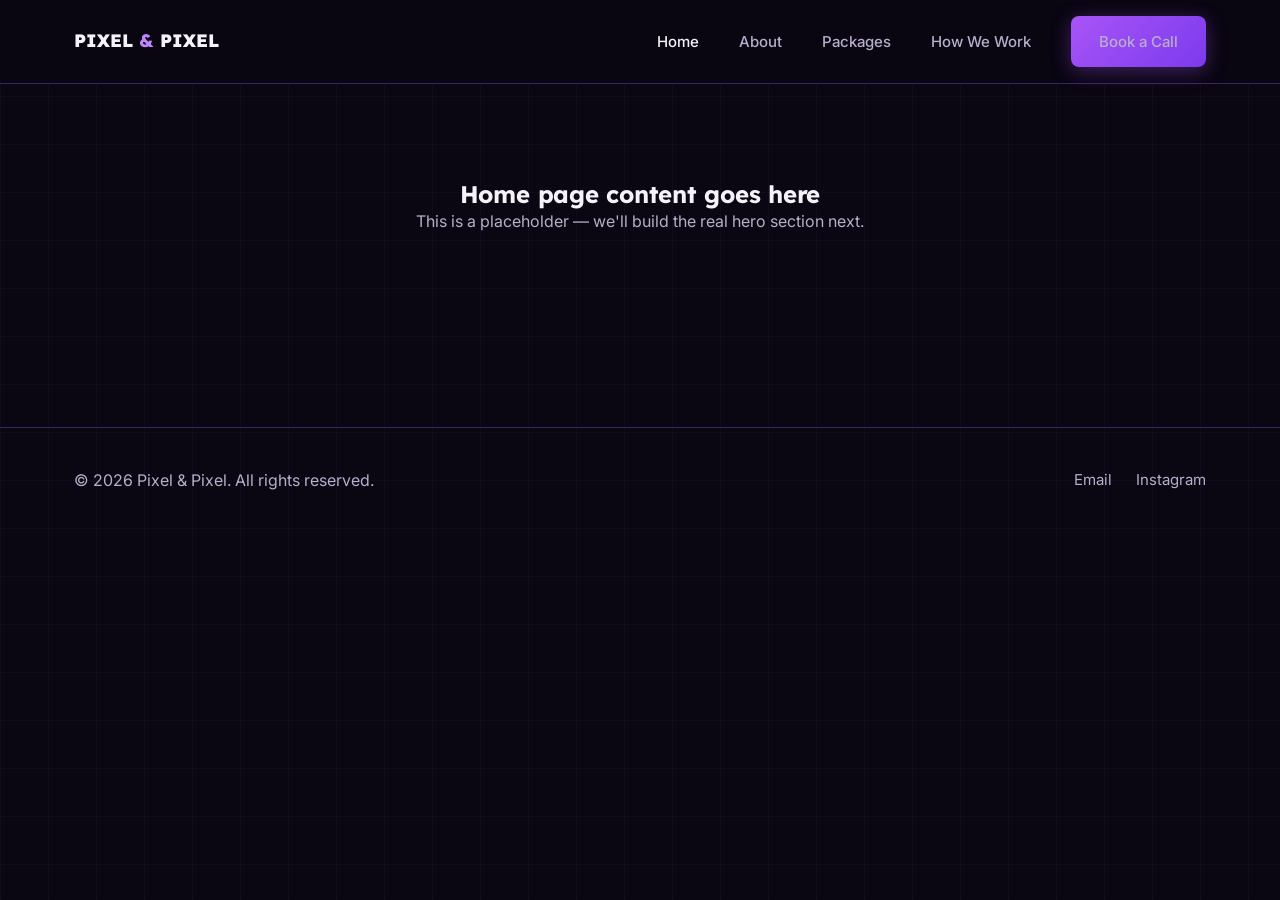
==== index.html @ 97ab78c8 "Rebuild site as multi-page structure; remove old single-page assets and mascots" ====
<!DOCTYPE html>
<html lang="en">
<head>
  <meta charset="UTF-8">
  <meta name="viewport" content="width=device-width, initial-scale=1.0">
  <title>Pixel & Pixel — Social Media & Content Partner | Colombo, Sri Lanka</title>
  <meta name="description" content="Big-brand content, smarter pricing. Pixel & Pixel is a Colombo-based social media and content partner for Sri Lankan SMEs ready to grow online.">
  <link rel="stylesheet" href="css/style.css">
</head>
<body>

  <header class="site-header">
    <nav class="nav">
      <a href="index.html" class="nav-logo">PIXEL <span>&</span> PIXEL</a>

      <button class="nav-toggle" aria-label="Toggle menu">☰</button>

      <ul class="nav-links">
        <li><a href="index.html" class="active">Home</a></li>
        <li><a href="about.html">About</a></li>
        <li><a href="packages.html">Packages</a></li>
        <li><a href="how-we-work.html">How We Work</a></li>
        <li><a href="contact.html" class="btn btn-primary">Book a Call</a></li>
      </ul>
    </nav>
  </header>

  <main>
    <section class="section">
      <div class="container text-center">
        <h1>Home page content goes here</h1>
        <p class="text-muted">This is a placeholder — we'll build the real hero section next.</p>
      </div>
    </section>
  </main>

  <footer class="site-footer">
    <div class="container footer-inner">
      <p class="text-muted">&copy; 2026 Pixel & Pixel. All rights reserved.</p>
      <div class="footer-links">
        <a href="mailto:pixelandpixel.admin@gmail.com">Email</a>
        <a href="https://instagram.com/pixel.and.pixel" target="_blank" rel="noopener">Instagram</a>
      </div>
    </div>
  </footer>

  <script src="js/main.js"></script>
</body>
</html>
---- css/style.css ----
/* ==========================================================================
   PIXEL & PIXEL — SHARED STYLESHEET
   Design tokens live in :root. Change a value once here, it updates
   across every page that links this file.
   ========================================================================== */

@import url('https://fonts.googleapis.com/css2?family=Lexend:wght@400;500;600;700;800&family=Inter:wght@400;500;600;700&display=swap');

:root {
  /* ---- Color: core palette ---- */
  --color-bg: #0a0612;            /* near-black with a violet tint */
  --color-bg-raised: #130a20;     /* card backgrounds, slightly lighter */
  --color-bg-raised-2: #1c0f30;   /* hover/active card state */
  --color-border: #3d2563;        /* default card/section border */
  --color-border-strong: #9b4de0; /* highlighted/active border */

  --color-accent: #a855f7;        /* primary purple accent */
  --color-accent-bright: #c084fc; /* lighter purple for emphasis text */
  --color-accent-deep: #7c3aed;   /* deeper purple, used in gradients/buttons */

  --color-text: #f5f3f9;          /* primary text on dark bg */
  --color-text-muted: #b8aecb;    /* secondary/body text */
  --color-text-faint: #7d7191;    /* tertiary/labels */

  --color-white: #ffffff;
  --color-overlay: rgba(168, 85, 247, 0.08); /* subtle tinted backgrounds */

  /* ---- Typography ---- */
  --font-heading: 'Lexend', sans-serif;
  --font-body: 'Inter', sans-serif;

  --fs-xs: 0.8125rem;   /* 13px — eyebrow labels */
  --fs-sm: 0.9375rem;   /* 15px — small body */
  --fs-base: 1rem;      /* 16px — body */
  --fs-md: 1.125rem;    /* 18px — lead text */
  --fs-lg: 1.5rem;      /* 24px — card headings */
  --fs-xl: 2rem;        /* 32px — section headings */
  --fs-2xl: 2.75rem;    /* 44px — page headings */
  --fs-3xl: 3.5rem;     /* 56px — hero headline */

  /* ---- Spacing scale ---- */
  --space-xs: 0.5rem;
  --space-sm: 1rem;
  --space-md: 1.5rem;
  --space-lg: 2.5rem;
  --space-xl: 4rem;
  --space-2xl: 6rem;

  /* ---- Layout ---- */
  --container-max: 1180px;
  --radius-sm: 8px;
  --radius-md: 14px;
  --radius-lg: 20px;

  /* ---- Motion ---- */
  --transition-fast: 0.15s ease;
  --transition-base: 0.25s ease;
}

/* ==========================================================================
   RESET
   ========================================================================== */

*, *::before, *::after {
  box-sizing: border-box;
  margin: 0;
  padding: 0;
}

html {
  scroll-behavior: smooth;
  -webkit-text-size-adjust: 100%;
}

body {
  background-color: var(--color-bg);
  color: var(--color-text);
  font-family: var(--font-body);
  font-size: var(--fs-base);
  line-height: 1.6;
  min-height: 100vh;
  /* faint grid texture, matches the deck's dotted/grid background */
  background-image:
    linear-gradient(rgba(168, 85, 247, 0.05) 1px, transparent 1px),
    linear-gradient(90deg, rgba(168, 85, 247, 0.05) 1px, transparent 1px);
  background-size: 48px 48px;
}

img {
  max-width: 100%;
  display: block;
}

a {
  color: inherit;
  text-decoration: none;
}

ul, ol {
  list-style: none;
}

h1, h2, h3, h4 {
  font-family: var(--font-heading);
  font-weight: 700;
  line-height: 1.2;
  letter-spacing: -0.01em;
}

button {
  font-family: inherit;
  cursor: pointer;
  border: none;
  background: none;
}

/* ==========================================================================
   LAYOUT HELPERS
   ========================================================================== */

.container {
  max-width: var(--container-max);
  margin: 0 auto;
  padding: 0 var(--space-md);
}

.section {
  padding: var(--space-2xl) 0;
}

.section-label {
  display: inline-flex;
  align-items: center;
  gap: var(--space-xs);
  font-size: var(--fs-xs);
  font-weight: 600;
  letter-spacing: 0.06em;
  text-transform: uppercase;
  color: var(--color-accent-bright);
  background: var(--color-overlay);
  border: 1px solid var(--color-border);
  border-radius: 999px;
  padding: 0.35rem 0.9rem;
  margin-bottom: var(--space-sm);
}

.text-accent {
  color: var(--color-accent-bright);
}

.text-muted {
  color: var(--color-text-muted);
}

.text-center {
  text-align: center;
}

/* ==========================================================================
   BUTTONS
   ========================================================================== */

.btn {
  display: inline-flex;
  align-items: center;
  justify-content: center;
  gap: 0.5rem;
  font-family: var(--font-body);
  font-weight: 600;
  font-size: var(--fs-sm);
  padding: 0.85rem 1.75rem;
  border-radius: var(--radius-sm);
  transition: transform var(--transition-fast), box-shadow var(--transition-fast), background var(--transition-fast);
  white-space: nowrap;
}

.btn-primary {
  background: linear-gradient(135deg, var(--color-accent) 0%, var(--color-accent-deep) 100%);
  color: var(--color-white);
  box-shadow: 0 4px 20px rgba(168, 85, 247, 0.35);
}

.btn-primary:hover {
  transform: translateY(-2px);
  box-shadow: 0 8px 28px rgba(168, 85, 247, 0.5);
}

.btn-secondary {
  background: transparent;
  color: var(--color-text);
  border: 1px solid var(--color-border);
}

.btn-secondary:hover {
  border-color: var(--color-border-strong);
  background: var(--color-overlay);
}

/* ==========================================================================
   CARDS (used across packages, about, how-we-work)
   ========================================================================== */

.card {
  background: var(--color-bg-raised);
  border: 1px solid var(--color-border);
  border-radius: var(--radius-md);
  padding: var(--space-md);
  transition: border-color var(--transition-base), transform var(--transition-base);
}

.card:hover {
  border-color: var(--color-border-strong);
}

.card-badge {
  display: inline-block;
  font-size: var(--fs-xs);
  font-weight: 700;
  color: var(--color-accent-bright);
  background: var(--color-overlay);
  border-radius: 999px;
  padding: 0.25rem 0.7rem;
  margin-bottom: var(--space-sm);
}

/* ==========================================================================
   HEADER / NAV
   ========================================================================== */

.site-header {
  position: sticky;
  top: 0;
  z-index: 100;
  background: rgba(10, 6, 18, 0.85);
  backdrop-filter: blur(10px);
  border-bottom: 1px solid var(--color-border);
}

.nav {
  display: flex;
  align-items: center;
  justify-content: space-between;
  padding: var(--space-sm) var(--space-md);
  max-width: var(--container-max);
  margin: 0 auto;
}

.nav-logo {
  font-family: var(--font-heading);
  font-weight: 800;
  font-size: var(--fs-md);
  display: flex;
  align-items: center;
  gap: 0.4rem;
}

.nav-logo span {
  color: var(--color-accent-bright);
}

.nav-links {
  display: flex;
  align-items: center;
  gap: var(--space-lg);
}

.nav-links a {
  font-size: var(--fs-sm);
  font-weight: 500;
  color: var(--color-text-muted);
  transition: color var(--transition-fast);
}

.nav-links a:hover,
.nav-links a.active {
  color: var(--color-text);
}

.nav-toggle {
  display: none;
  color: var(--color-text);
  font-size: 1.5rem;
}

/* ==========================================================================
   FOOTER
   ========================================================================== */

.site-footer {
  border-top: 1px solid var(--color-border);
  padding: var(--space-lg) 0;
  margin-top: var(--space-2xl);
}

.footer-inner {
  display: flex;
  flex-wrap: wrap;
  align-items: center;
  justify-content: space-between;
  gap: var(--space-md);
}

.footer-links {
  display: flex;
  gap: var(--space-md);
  font-size: var(--fs-sm);
  color: var(--color-text-muted);
}

/* ==========================================================================
   RESPONSIVE
   ========================================================================== */

@media (max-width: 768px) {
  :root {
    --fs-3xl: 2.5rem;
    --fs-2xl: 2rem;
    --fs-xl: 1.5rem;
  }

  .nav-links {
    position: fixed;
    top: 64px;
    left: 0;
    right: 0;
    flex-direction: column;
    align-items: flex-start;
    gap: var(--space-sm);
    background: var(--color-bg-raised);
    border-bottom: 1px solid var(--color-border);
    padding: var(--space-md);
    transform: translateY(-110%);
    transition: transform var(--transition-base);
  }

  .nav-links.open {
    transform: translateY(0);
  }

  .nav-toggle {
    display: block;
  }

  .footer-inner {
    flex-direction: column;
    align-items: flex-start;
  }
}
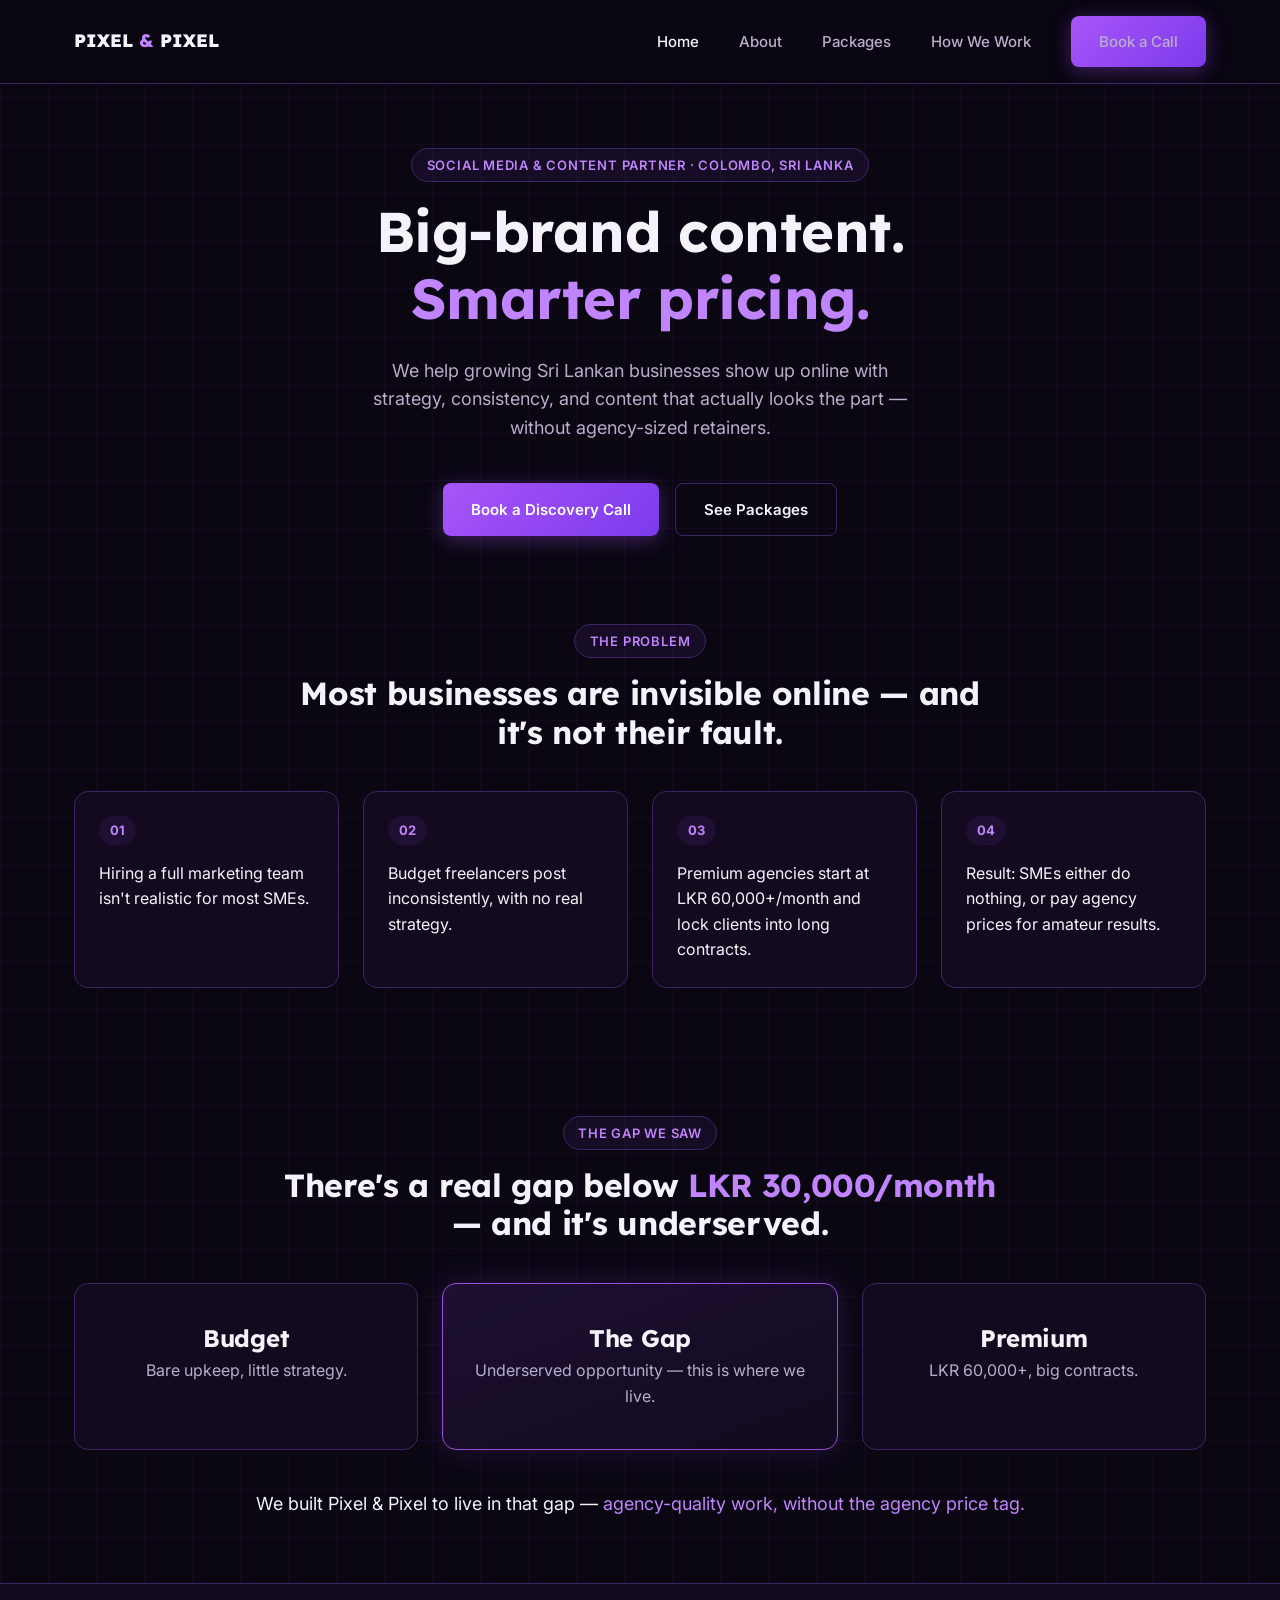
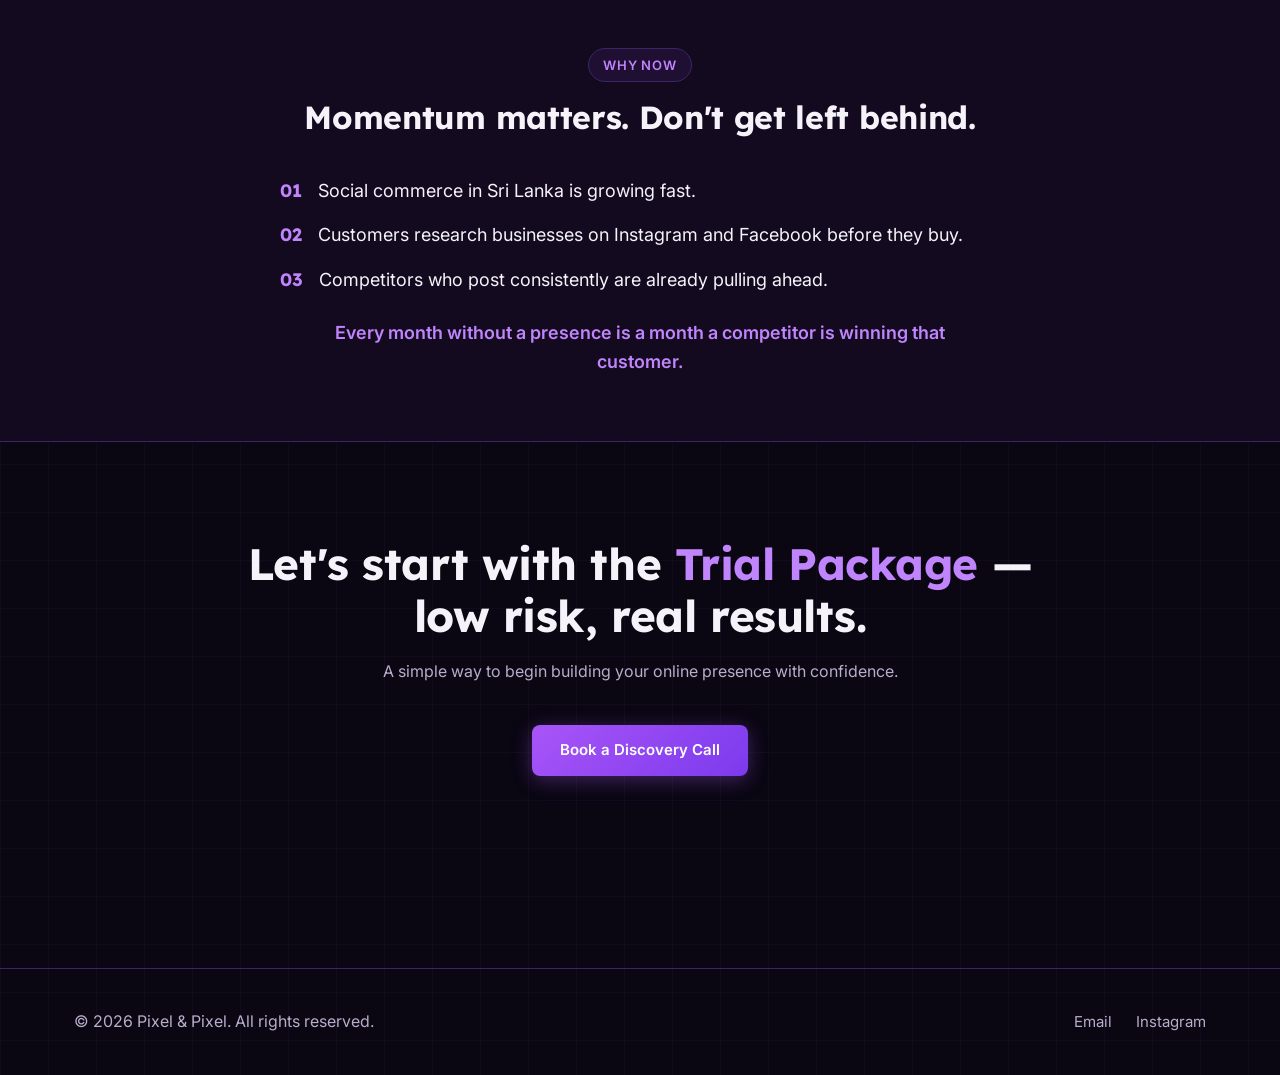
==== commit 63380bf3: "Fix spacing rhythm across all pages, align pricing card buttons, complete homepage content" ====
--- a/index.html
+++ b/index.html
@@ -25,13 +25,101 @@
     </nav>
   </header>
 
-  <main>
-    <section class="section">
-      <div class="container text-center">
-        <h1>Home page content goes here</h1>
-        <p class="text-muted">This is a placeholder — we'll build the real hero section next.</p>
+<main>
+
+    <!-- HERO -->
+    <section class="hero">
+      <div class="container">
+        <span class="section-label">Social Media &amp; Content Partner · Colombo, Sri Lanka</span>
+        <h1>Big-brand content.<br><span class="text-accent">Smarter pricing.</span></h1>
+        <p class="lead">We help growing Sri Lankan businesses show up online with strategy, consistency, and content that actually looks the part — without agency-sized retainers.</p>
+        <div class="hero-actions">
+          <a href="contact.html" class="btn btn-primary">Book a Discovery Call</a>
+          <a href="packages.html" class="btn btn-secondary">See Packages</a>
+        </div>
       </div>
     </section>
+
+    <!-- THE PROBLEM -->
+    <section class="section">
+      <div class="container">
+        <div class="section-heading">
+          <span class="section-label">The Problem</span>
+          <h2>Most businesses are invisible online — and it's not their fault.</h2>
+        </div>
+        <div class="grid-4">
+          <div class="card">
+            <span class="card-badge">01</span>
+            <p>Hiring a full marketing team isn't realistic for most SMEs.</p>
+          </div>
+          <div class="card">
+            <span class="card-badge">02</span>
+            <p>Budget freelancers post inconsistently, with no real strategy.</p>
+          </div>
+          <div class="card">
+            <span class="card-badge">03</span>
+            <p>Premium agencies start at LKR 60,000+/month and lock clients into long contracts.</p>
+          </div>
+          <div class="card">
+            <span class="card-badge">04</span>
+            <p>Result: SMEs either do nothing, or pay agency prices for amateur results.</p>
+          </div>
+        </div>
+      </div>
+    </section>
+
+    <!-- THE GAP -->
+    <section class="section">
+      <div class="container">
+        <div class="section-heading">
+          <span class="section-label">The Gap We Saw</span>
+          <h2>There's a real gap below <span class="text-accent">LKR 30,000/month</span> — and it's underserved.</h2>
+        </div>
+        <div class="gap-row">
+          <div class="card gap-card">
+            <h3>Budget</h3>
+            <p class="text-muted">Bare upkeep, little strategy.</p>
+          </div>
+          <div class="card gap-card is-highlighted">
+            <h3>The Gap</h3>
+            <p class="text-muted">Underserved opportunity — this is where we live.</p>
+          </div>
+          <div class="card gap-card">
+            <h3>Premium</h3>
+            <p class="text-muted">LKR 60,000+, big contracts.</p>
+          </div>
+        </div>
+        <p class="text-center" style="margin-top: var(--space-lg); font-size: var(--fs-md);">
+          We built Pixel &amp; Pixel to live in that gap — <span class="text-accent">agency-quality work, without the agency price tag.</span>
+        </p>
+      </div>
+    </section>
+
+    <!-- WHY NOW -->
+    <section class="urgency-strip">
+      <div class="container">
+        <div class="section-heading">
+          <span class="section-label">Why Now</span>
+          <h2>Momentum matters. Don't get left behind.</h2>
+        </div>
+        <ul class="urgency-list">
+          <li><span class="num">01</span><span>Social commerce in Sri Lanka is growing fast.</span></li>
+          <li><span class="num">02</span><span>Customers research businesses on Instagram and Facebook before they buy.</span></li>
+          <li><span class="num">03</span><span>Competitors who post consistently are already pulling ahead.</span></li>
+        </ul>
+        <p class="urgency-callout">Every month without a presence is a month a competitor is winning that customer.</p>
+      </div>
+    </section>
+
+    <!-- FINAL CTA -->
+    <section class="cta-band">
+      <div class="container">
+        <h2>Let's start with the <span class="text-accent">Trial Package</span> —<br>low risk, real results.</h2>
+        <p>A simple way to begin building your online presence with confidence.</p>
+        <a href="contact.html" class="btn btn-primary">Book a Discovery Call</a>
+      </div>
+    </section>
+
   </main>
 
   <footer class="site-footer">
--- a/css/style.css
+++ b/css/style.css
@@ -125,7 +125,7 @@
 }
 
 .section {
-  padding: var(--space-2xl) 0;
+  padding: var(--space-xl) 0;
 }
 
 .section-label {
@@ -345,4 +345,503 @@
     flex-direction: column;
     align-items: flex-start;
   }
+}
+
+/* ==========================================================================
+   ABOUT PAGE — vision step flow
+   ========================================================================== */
+
+.step-flow {
+  display: flex;
+  align-items: center;
+  gap: var(--space-sm);
+  flex-wrap: wrap;
+  justify-content: center;
+}
+
+.step-flow .card {
+  flex: 1;
+  min-width: 200px;
+  text-align: center;
+}
+
+.step-arrow {
+  color: var(--color-text-faint);
+  font-size: var(--fs-lg);
+  flex-shrink: 0;
+}
+
+.mission-box {
+  background: var(--color-bg-raised);
+  border: 1px solid var(--color-border-strong);
+  border-radius: var(--radius-md);
+  padding: var(--space-md) var(--space-lg);
+  text-align: center;
+  font-weight: 600;
+  font-size: var(--fs-md);
+  max-width: 720px;
+  margin: var(--space-lg) auto 0;
+}
+
+@media (max-width: 768px) {
+  .step-flow {
+    flex-direction: column;
+  }
+  .step-arrow {
+    transform: rotate(90deg);
+  }
+}
+
+/* ==========================================================================
+   PACKAGES PAGE — pricing tiers
+   ========================================================================== */
+
+.pricing-row {
+  display: grid;
+  grid-template-columns: repeat(3, 1fr);
+  gap: var(--space-md);
+  align-items: stretch;
+}
+
+.pricing-card {
+  display: flex;
+  flex-direction: column;
+  padding: var(--space-lg) var(--space-md);
+}
+
+.pricing-card.is-highlighted {
+  background: linear-gradient(160deg, var(--color-bg-raised-2), var(--color-bg-raised));
+  border-color: var(--color-border-strong);
+  box-shadow: 0 0 32px rgba(168, 85, 247, 0.18);
+  transform: scale(1.02);
+}
+
+.pricing-tag {
+  font-size: var(--fs-xs);
+  font-weight: 700;
+  letter-spacing: 0.04em;
+  text-transform: uppercase;
+  color: var(--color-text-faint);
+}
+
+.pricing-card.is-highlighted .pricing-tag {
+  color: var(--color-accent-bright);
+}
+
+.pricing-card h3 {
+  font-size: var(--fs-lg);
+  margin: 0.25rem 0 0.25rem;
+}
+
+.pricing-price {
+  font-family: var(--font-heading);
+  font-size: var(--fs-xl);
+  font-weight: 700;
+  color: var(--color-text);
+  margin-bottom: var(--space-md);
+}
+
+.pricing-price span {
+  font-size: var(--fs-sm);
+  font-weight: 500;
+  color: var(--color-text-muted);
+}
+
+.pricing-features {
+  flex: 1;
+  display: flex;
+  flex-direction: column;
+  gap: 0.65rem;
+  margin-bottom: 0;
+}
+
+.pricing-features li {
+  display: flex;
+  gap: 0.6rem;
+  font-size: var(--fs-sm);
+  color: var(--color-text-muted);
+}
+
+.pricing-features li::before {
+  content: "✓";
+  color: var(--color-accent-bright);
+  font-weight: 700;
+  flex-shrink: 0;
+}
+
+.pricing-card .btn {
+  width: 100%;
+  margin-top: auto;
+}
+
+/* ---- Trial card: smaller, standalone ---- */
+
+.trial-card {
+  max-width: 480px;
+  margin: 0 auto;
+  text-align: center;
+}
+
+/* ---- Add-ons / pricing rules ---- */
+
+.rules-grid {
+  display: grid;
+  grid-template-columns: repeat(2, 1fr);
+  gap: var(--space-md);
+}
+
+.rules-grid .card ul {
+  display: flex;
+  flex-direction: column;
+  gap: 0.5rem;
+  margin-top: var(--space-sm);
+}
+
+.rules-grid .card li {
+  font-size: var(--fs-sm);
+  color: var(--color-text-muted);
+  padding-left: 1rem;
+  border-left: 2px solid var(--color-border);
+}
+
+@media (max-width: 900px) {
+  .pricing-row {
+    grid-template-columns: 1fr;
+  }
+  .pricing-card.is-highlighted {
+    transform: none;
+  }
+}
+
+@media (max-width: 768px) {
+  .rules-grid {
+    grid-template-columns: 1fr;
+  }
+}
+
+/* ==========================================================================
+   HOW WE WORK — vertical process timeline
+   ========================================================================== */
+
+.timeline {
+  position: relative;
+  max-width: 640px;
+  margin: 0 auto;
+}
+
+.timeline::before {
+  content: "";
+  position: absolute;
+  left: 27px;
+  top: 12px;
+  bottom: 12px;
+  width: 2px;
+  background: var(--color-border);
+}
+
+.timeline-step {
+  position: relative;
+  display: flex;
+  gap: var(--space-md);
+  margin-bottom: var(--space-md);
+}
+
+.timeline-num {
+  flex-shrink: 0;
+  width: 56px;
+  height: 56px;
+  border-radius: 50%;
+  background: var(--color-bg-raised-2);
+  border: 1px solid var(--color-border-strong);
+  display: flex;
+  align-items: center;
+  justify-content: center;
+  font-family: var(--font-heading);
+  font-weight: 700;
+  font-size: var(--fs-lg);
+  color: var(--color-accent-bright);
+  position: relative;
+  z-index: 1;
+}
+
+.timeline-step .card {
+  flex: 1;
+  padding: var(--space-md);
+}
+
+.timeline-step .card h3 {
+  font-size: var(--fs-md);
+  margin-bottom: 0.25rem;
+}
+
+.timeline-loop {
+  text-align: center;
+  color: var(--color-text-faint);
+  font-size: var(--fs-sm);
+  margin-top: var(--space-sm);
+}
+
+@media (max-width: 600px) {
+  .timeline-num {
+    width: 44px;
+    height: 44px;
+    font-size: var(--fs-md);
+  }
+  .timeline::before {
+    left: 21px;
+  }
+}
+
+/* ==========================================================================
+   CONTACT PAGE — form + contact methods
+   ========================================================================== */
+
+.contact-layout {
+  display: grid;
+  grid-template-columns: 1fr 1.3fr;
+  gap: var(--space-lg);
+  align-items: start;
+}
+
+.contact-methods .card {
+  margin-bottom: var(--space-md);
+}
+
+.contact-methods .card h3 {
+  font-size: var(--fs-md);
+  margin-bottom: 0.25rem;
+}
+
+.contact-methods .card a {
+  color: var(--color-accent-bright);
+  font-weight: 600;
+}
+
+.contact-form {
+  display: flex;
+  flex-direction: column;
+  gap: var(--space-sm);
+}
+
+.form-group {
+  display: flex;
+  flex-direction: column;
+  gap: 0.4rem;
+}
+
+.form-group label {
+  font-size: var(--fs-sm);
+  font-weight: 600;
+  color: var(--color-text-muted);
+}
+
+.form-group input,
+.form-group select,
+.form-group textarea {
+  background: var(--color-bg);
+  border: 1px solid var(--color-border);
+  border-radius: var(--radius-sm);
+  padding: 0.75rem 1rem;
+  color: var(--color-text);
+  font-family: var(--font-body);
+  font-size: var(--fs-sm);
+  transition: border-color var(--transition-fast);
+}
+
+.form-group input:focus,
+.form-group select:focus,
+.form-group textarea:focus {
+  outline: none;
+  border-color: var(--color-border-strong);
+}
+
+.form-group textarea {
+  resize: vertical;
+  min-height: 120px;
+}
+
+.form-note {
+  font-size: var(--fs-xs);
+  color: var(--color-text-faint);
+}
+
+.form-success {
+  display: none;
+  background: var(--color-overlay);
+  border: 1px solid var(--color-border-strong);
+  border-radius: var(--radius-sm);
+  padding: var(--space-sm) var(--space-md);
+  color: var(--color-accent-bright);
+  font-weight: 600;
+}
+
+.form-success.show {
+  display: block;
+}
+
+@media (max-width: 768px) {
+  .contact-layout {
+    grid-template-columns: 1fr;
+  }
+}
+
+/* ==========================================================================
+   HOME PAGE — HERO
+   ========================================================================== */
+
+.hero {
+  padding: var(--space-xl) 0 var(--space-md);
+  text-align: center;
+}
+
+.hero h1 {
+  font-size: var(--fs-3xl);
+  margin-bottom: var(--space-md);
+}
+
+.hero p.lead {
+  font-size: var(--fs-md);
+  color: var(--color-text-muted);
+  max-width: 560px;
+  margin: 0 auto var(--space-lg);
+}
+
+.hero-actions {
+  display: flex;
+  justify-content: center;
+  gap: var(--space-sm);
+  flex-wrap: wrap;
+}
+
+/* ==========================================================================
+   GRID LAYOUTS — reused for problem points, beliefs, process steps, etc.
+   ========================================================================== */
+
+.grid-2 {
+  display: grid;
+  grid-template-columns: repeat(2, 1fr);
+  gap: var(--space-md);
+}
+
+.grid-3 {
+  display: grid;
+  grid-template-columns: repeat(3, 1fr);
+  gap: var(--space-md);
+}
+
+.grid-4 {
+  display: grid;
+  grid-template-columns: repeat(4, 1fr);
+  gap: var(--space-md);
+}
+
+.section-heading {
+  text-align: center;
+  max-width: 720px;
+  margin: 0 auto var(--space-lg);
+}
+
+.section-heading h2 {
+  font-size: var(--fs-xl);
+}
+
+/* ==========================================================================
+   THE GAP — three-column comparison (Budget / Gap / Premium)
+   ========================================================================== */
+
+.gap-row {
+  display: grid;
+  grid-template-columns: 1fr 1.15fr 1fr;
+  gap: var(--space-md);
+  align-items: stretch;
+}
+
+.gap-card {
+  text-align: center;
+  padding: var(--space-lg) var(--space-md);
+}
+
+.gap-card.is-highlighted {
+  background: linear-gradient(160deg, var(--color-bg-raised-2), var(--color-bg-raised));
+  border-color: var(--color-border-strong);
+  box-shadow: 0 0 32px rgba(168, 85, 247, 0.18);
+}
+
+.gap-card h3 {
+  font-size: var(--fs-lg);
+  margin-bottom: 0.35rem;
+}
+
+/* ==========================================================================
+   WHY NOW — urgency strip
+   ========================================================================== */
+
+.urgency-strip {
+  background: var(--color-bg-raised);
+  border-top: 1px solid var(--color-border);
+  border-bottom: 1px solid var(--color-border);
+  padding: var(--space-xl) 0;
+}
+
+.urgency-list {
+  display: flex;
+  flex-direction: column;
+  gap: var(--space-sm);
+  max-width: 720px;
+  margin: 0 auto var(--space-md);
+}
+
+.urgency-list li {
+  display: flex;
+  gap: var(--space-sm);
+  align-items: flex-start;
+  font-size: var(--fs-md);
+}
+
+.urgency-list .num {
+  color: var(--color-accent-bright);
+  font-family: var(--font-heading);
+  font-weight: 700;
+  flex-shrink: 0;
+}
+
+.urgency-callout {
+  text-align: center;
+  font-weight: 600;
+  color: var(--color-accent-bright);
+  font-size: var(--fs-md);
+  max-width: 640px;
+  margin: 0 auto;
+}
+
+/* ==========================================================================
+   FINAL CTA BAND
+   ========================================================================== */
+
+.cta-band {
+  text-align: center;
+  padding: var(--space-2xl) 0;
+}
+
+.cta-band h2 {
+  font-size: var(--fs-2xl);
+  margin-bottom: var(--space-sm);
+}
+
+.cta-band p {
+  color: var(--color-text-muted);
+  margin-bottom: var(--space-lg);
+}
+
+/* ==========================================================================
+   RESPONSIVE — Home page
+   ========================================================================== */
+
+@media (max-width: 768px) {
+  .grid-2,
+  .grid-3,
+  .grid-4,
+  .gap-row {
+    grid-template-columns: 1fr;
+  }
 }
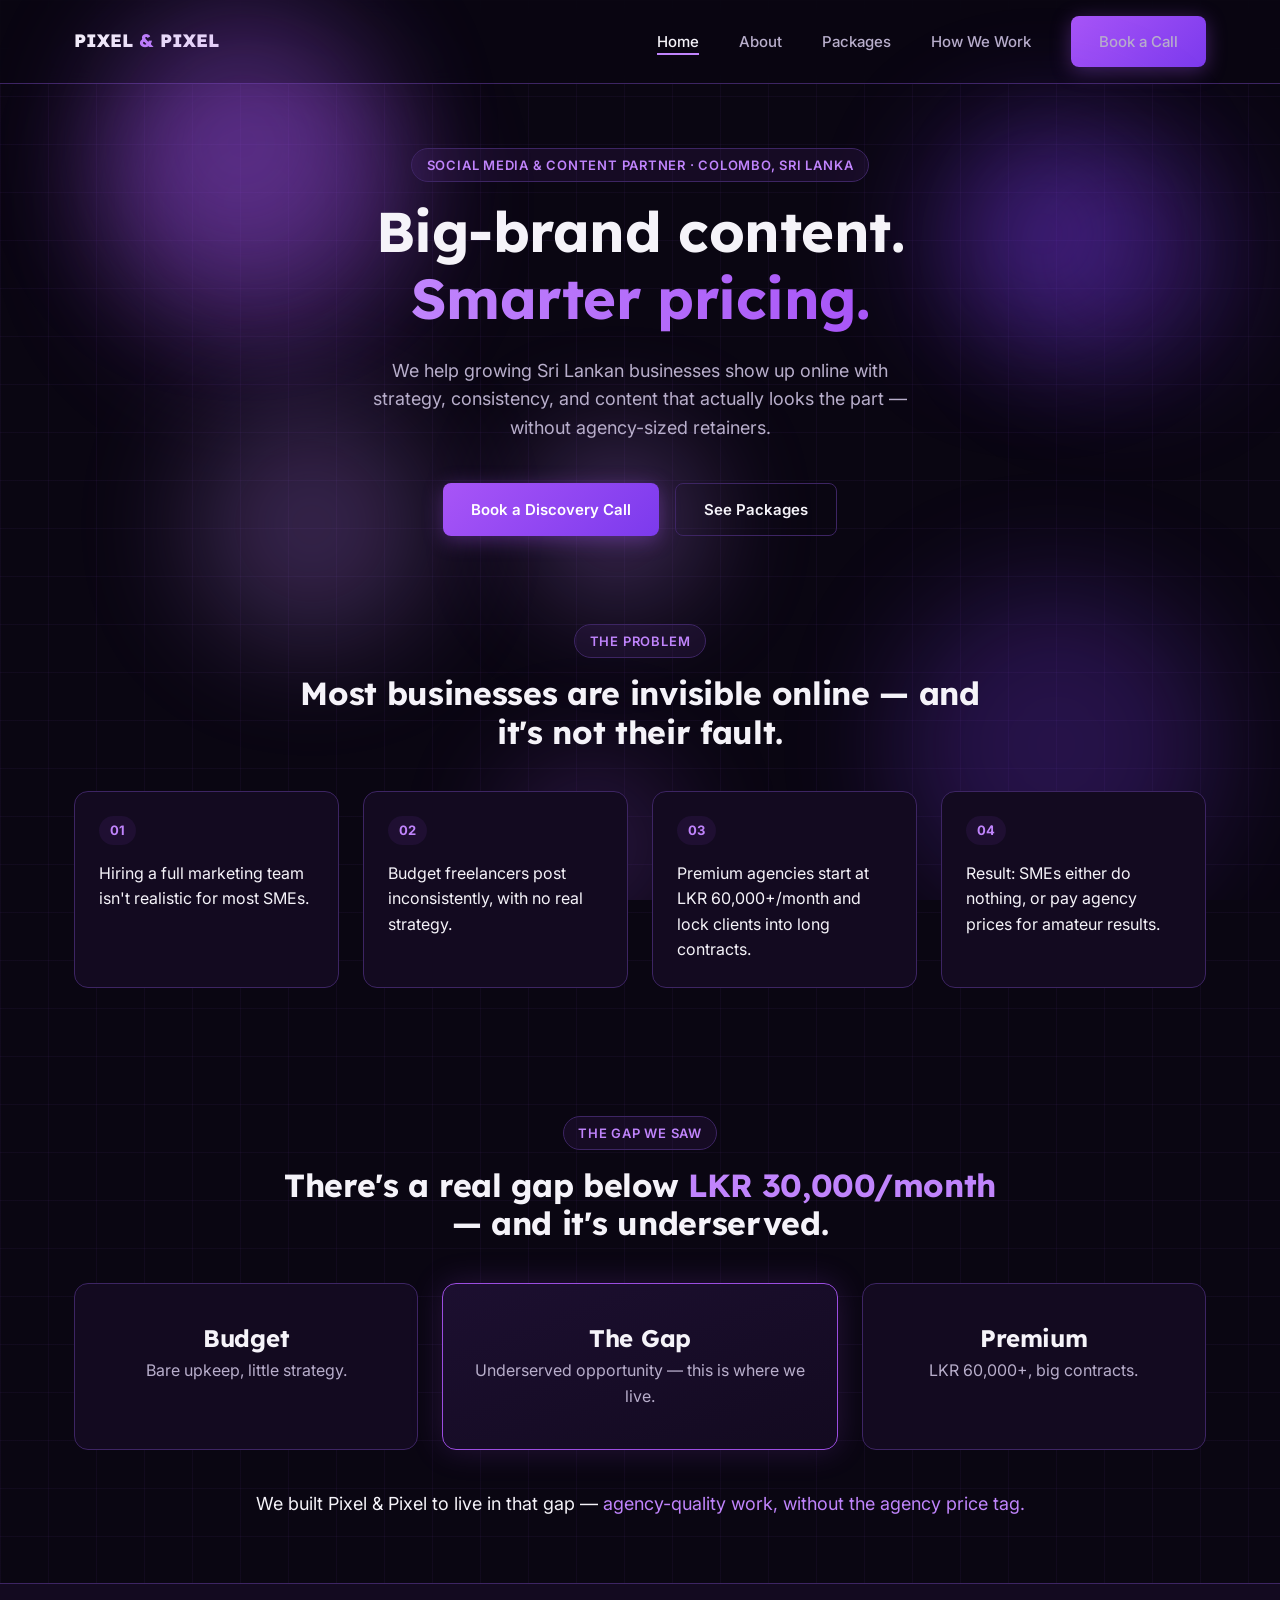
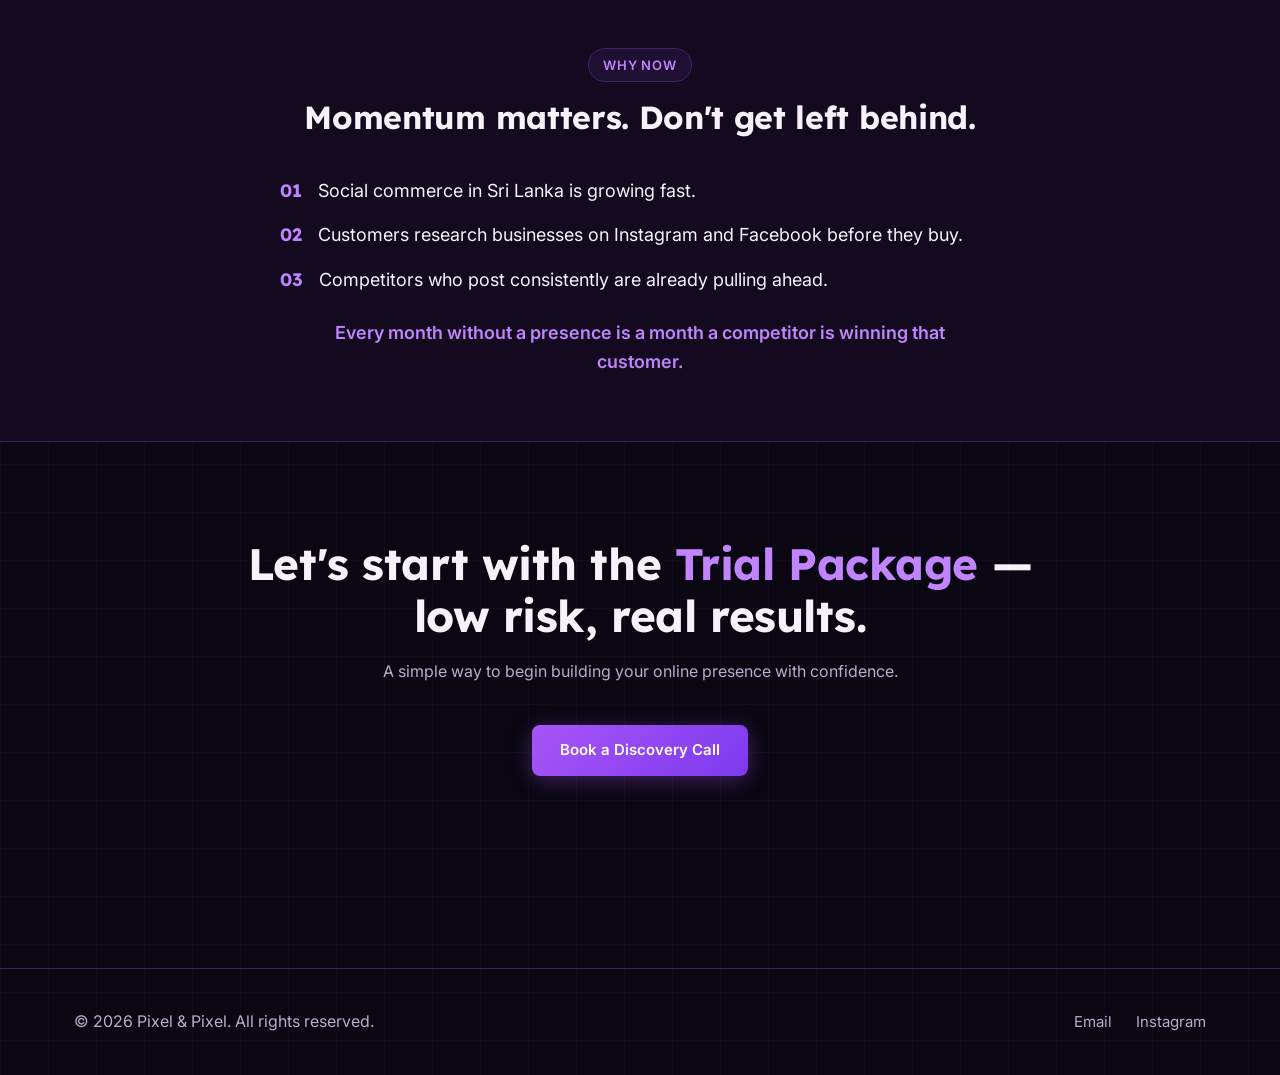
==== commit a43ae7f0: "Fix ambient orbs to use single fixed background layer instead of per-section boxes" ====
--- a/index.html
+++ b/index.html
@@ -28,10 +28,13 @@
 <main>
 
     <!-- HERO -->
-    <section class="hero">
+<section class="hero">
+      <div class="hero-orb orb-1"></div>
+      <div class="hero-orb orb-2"></div>
+      <div class="hero-orb orb-3"></div>
       <div class="container">
         <span class="section-label">Social Media &amp; Content Partner · Colombo, Sri Lanka</span>
-        <h1>Big-brand content.<br><span class="text-accent">Smarter pricing.</span></h1>
+        <h1>Big-brand content.<br><span class="text-accent gradient-shift">Smarter pricing.</span></h1>
         <p class="lead">We help growing Sri Lankan businesses show up online with strategy, consistency, and content that actually looks the part — without agency-sized retainers.</p>
         <div class="hero-actions">
           <a href="contact.html" class="btn btn-primary">Book a Discovery Call</a>
@@ -43,11 +46,11 @@
     <!-- THE PROBLEM -->
     <section class="section">
       <div class="container">
-        <div class="section-heading">
+        <div class="section-heading reveal">
           <span class="section-label">The Problem</span>
           <h2>Most businesses are invisible online — and it's not their fault.</h2>
         </div>
-        <div class="grid-4">
+        <div class="grid-4 reveal-stagger">
           <div class="card">
             <span class="card-badge">01</span>
             <p>Hiring a full marketing team isn't realistic for most SMEs.</p>
@@ -71,11 +74,11 @@
     <!-- THE GAP -->
     <section class="section">
       <div class="container">
-        <div class="section-heading">
+        <div class="section-heading reveal">
           <span class="section-label">The Gap We Saw</span>
           <h2>There's a real gap below <span class="text-accent">LKR 30,000/month</span> — and it's underserved.</h2>
         </div>
-        <div class="gap-row">
+        <div class="gap-row reveal-stagger">
           <div class="card gap-card">
             <h3>Budget</h3>
             <p class="text-muted">Bare upkeep, little strategy.</p>
@@ -89,7 +92,7 @@
             <p class="text-muted">LKR 60,000+, big contracts.</p>
           </div>
         </div>
-        <p class="text-center" style="margin-top: var(--space-lg); font-size: var(--fs-md);">
+        <p class="text-center reveal" style="margin-top: var(--space-lg); font-size: var(--fs-md);">
           We built Pixel &amp; Pixel to live in that gap — <span class="text-accent">agency-quality work, without the agency price tag.</span>
         </p>
       </div>
@@ -98,22 +101,22 @@
     <!-- WHY NOW -->
     <section class="urgency-strip">
       <div class="container">
-        <div class="section-heading">
+        <div class="section-heading reveal">
           <span class="section-label">Why Now</span>
           <h2>Momentum matters. Don't get left behind.</h2>
         </div>
-        <ul class="urgency-list">
+        <ul class="urgency-list reveal-stagger">
           <li><span class="num">01</span><span>Social commerce in Sri Lanka is growing fast.</span></li>
           <li><span class="num">02</span><span>Customers research businesses on Instagram and Facebook before they buy.</span></li>
           <li><span class="num">03</span><span>Competitors who post consistently are already pulling ahead.</span></li>
         </ul>
-        <p class="urgency-callout">Every month without a presence is a month a competitor is winning that customer.</p>
+        <p class="urgency-callout reveal">Every month without a presence is a month a competitor is winning that customer.</p>
       </div>
     </section>
 
     <!-- FINAL CTA -->
     <section class="cta-band">
-      <div class="container">
+      <div class="container reveal">
         <h2>Let's start with the <span class="text-accent">Trial Package</span> —<br>low risk, real results.</h2>
         <p>A simple way to begin building your online presence with confidence.</p>
         <a href="contact.html" class="btn btn-primary">Book a Discovery Call</a>
--- a/css/style.css
+++ b/css/style.css
@@ -844,4 +844,292 @@
   .gap-row {
     grid-template-columns: 1fr;
   }
+}
+
+/* ==========================================================================
+   ANIMATIONS — scroll reveal, ambient motion, hover states
+   ========================================================================== */
+
+@keyframes pulse-glow {
+  0%, 100% { box-shadow: 0 0 32px rgba(168, 85, 247, 0.18); }
+  50% { box-shadow: 0 0 48px rgba(168, 85, 247, 0.4); }
+}
+
+@keyframes badge-pulse {
+  0%, 100% { opacity: 1; }
+  50% { opacity: 0.7; }
+}
+
+@keyframes soft-float {
+  0%, 100% { transform: translateY(0); }
+  50% { transform: translateY(-6px); }
+}
+
+/* ---- Scroll-reveal base state ---- */
+
+.reveal {
+  opacity: 0;
+  transform: translateY(28px);
+  transition: opacity 0.6s ease, transform 0.6s ease;
+}
+
+.reveal.is-visible {
+  opacity: 1;
+  transform: translateY(0);
+}
+
+.reveal-stagger > * {
+  opacity: 0;
+  transform: translateY(28px);
+  transition: opacity 0.6s ease, transform 0.6s ease;
+}
+
+.reveal-stagger.is-visible > *:nth-child(1) { transition-delay: 0s; }
+.reveal-stagger.is-visible > *:nth-child(2) { transition-delay: 0.08s; }
+.reveal-stagger.is-visible > *:nth-child(3) { transition-delay: 0.16s; }
+.reveal-stagger.is-visible > *:nth-child(4) { transition-delay: 0.24s; }
+.reveal-stagger.is-visible > *:nth-child(5) { transition-delay: 0.32s; }
+.reveal-stagger.is-visible > *:nth-child(6) { transition-delay: 0.4s; }
+.reveal-stagger.is-visible > *:nth-child(7) { transition-delay: 0.48s; }
+.reveal-stagger.is-visible > *:nth-child(8) { transition-delay: 0.56s; }
+
+.reveal-stagger.is-visible > * {
+  opacity: 1;
+  transform: translateY(0);
+}
+
+/* ---- Ambient motion at rest ---- */
+
+.gap-card.is-highlighted,
+.pricing-card.is-highlighted {
+  animation: pulse-glow 3.5s ease-in-out infinite;
+}
+
+.section-label {
+  animation: badge-pulse 2.8s ease-in-out infinite;
+}
+
+.timeline-num {
+  animation: soft-float 3s ease-in-out infinite;
+}
+
+.timeline-step:nth-child(2) .timeline-num { animation-delay: 0.3s; }
+.timeline-step:nth-child(3) .timeline-num { animation-delay: 0.6s; }
+.timeline-step:nth-child(4) .timeline-num { animation-delay: 0.9s; }
+
+/* ---- Stronger hover states ---- */
+
+.card {
+  transition: border-color var(--transition-base), transform var(--transition-base), box-shadow var(--transition-base);
+}
+
+.card:hover {
+  border-color: var(--color-border-strong);
+  transform: translateY(-6px);
+  box-shadow: 0 12px 32px rgba(168, 85, 247, 0.2);
+}
+
+.gap-card.is-highlighted:hover,
+.pricing-card.is-highlighted:hover {
+  transform: scale(1.02) translateY(-6px);
+}
+
+.btn-primary:hover {
+  transform: translateY(-3px) scale(1.03);
+}
+
+/* ---- Respect reduced motion preference ---- */
+
+@media (prefers-reduced-motion: reduce) {
+  .reveal,
+  .reveal-stagger > * {
+    opacity: 1;
+    transform: none;
+    transition: none;
+  }
+
+  .gap-card.is-highlighted,
+  .pricing-card.is-highlighted,
+  .section-label,
+  .timeline-num {
+    animation: none;
+  }
+
+  .card:hover,
+  .btn-primary:hover {
+    transform: none;
+  }
+}
+
+/* ==========================================================================
+   NAV — underline slide + logo hover
+   ========================================================================== */
+
+.nav-links a:not(.btn) {
+  position: relative;
+  padding-bottom: 4px;
+}
+
+.nav-links a:not(.btn)::after {
+  content: "";
+  position: absolute;
+  left: 0;
+  bottom: 0;
+  width: 0;
+  height: 2px;
+  background: var(--color-accent-bright);
+  transition: width var(--transition-base);
+}
+
+.nav-links a:not(.btn):hover::after,
+.nav-links a.active:not(.btn)::after {
+  width: 100%;
+}
+
+.nav-logo {
+  transition: transform var(--transition-fast), filter var(--transition-fast);
+}
+
+.nav-logo:hover {
+  transform: scale(1.04);
+  filter: drop-shadow(0 0 12px rgba(168, 85, 247, 0.5));
+}
+
+/* ==========================================================================
+   HERO — animated gradient text + floating background orbs
+   ========================================================================== */
+
+.hero {
+  position: relative;
+}
+
+.hero .container {
+  position: relative;
+  z-index: 1;
+}
+
+.hero-orb {
+  position: absolute;
+  border-radius: 50%;
+  filter: blur(60px);
+  opacity: 0.35;
+  pointer-events: none;
+  z-index: 0;
+}
+
+.hero-orb.orb-1 {
+  width: 280px;
+  height: 280px;
+  background: var(--color-accent);
+  top: -80px;
+  left: 8%;
+  animation: float-orb-1 11s ease-in-out infinite;
+}
+
+.hero-orb.orb-2 {
+  width: 220px;
+  height: 220px;
+  background: var(--color-accent-deep);
+  top: 40px;
+  right: 10%;
+  animation: float-orb-2 13s ease-in-out infinite;
+}
+
+.hero-orb.orb-3 {
+  width: 160px;
+  height: 160px;
+  background: var(--color-accent-bright);
+  bottom: -40px;
+  left: 42%;
+  animation: float-orb-3 9s ease-in-out infinite;
+}
+
+@keyframes float-orb-1 {
+  0%, 100% { transform: translate(0, 0); }
+  50% { transform: translate(30px, 40px); }
+}
+
+@keyframes float-orb-2 {
+  0%, 100% { transform: translate(0, 0); }
+  50% { transform: translate(-25px, 30px); }
+}
+
+@keyframes float-orb-3 {
+  0%, 100% { transform: translate(0, 0); }
+  50% { transform: translate(20px, -25px); }
+}
+
+.text-accent.gradient-shift {
+  background: linear-gradient(90deg, var(--color-accent-bright), var(--color-accent), var(--color-accent-deep), var(--color-accent-bright));
+  background-size: 300% 100%;
+  -webkit-background-clip: text;
+  background-clip: text;
+  color: transparent;
+  animation: gradient-shift 6s ease infinite;
+}
+
+@keyframes gradient-shift {
+  0% { background-position: 0% 50%; }
+  50% { background-position: 100% 50%; }
+  100% { background-position: 0% 50%; }
+}
+
+@media (prefers-reduced-motion: reduce) {
+  .hero-orb { animation: none; }
+  .text-accent.gradient-shift { animation: none; background: none; color: var(--color-accent-bright); }
+}
+
+.bg-orb {
+  position: absolute;
+  border-radius: 50%;
+  filter: blur(60px);
+  opacity: 0.25;
+  pointer-events: none;
+  z-index: 0;
+}
+
+.bg-orb.size-sm { width: 160px; height: 160px; }
+.bg-orb.size-md { width: 240px; height: 240px; }
+.bg-orb.size-lg { width: 320px; height: 320px; }
+
+.bg-orb.tone-a { background: var(--color-accent); }
+.bg-orb.tone-b { background: var(--color-accent-deep); }
+.bg-orb.tone-c { background: var(--color-accent-bright); }
+
+.bg-orb.pos-tl { top: -60px; left: 5%; }
+.bg-orb.pos-tr { top: -40px; right: 8%; }
+.bg-orb.pos-bl { bottom: -60px; left: 10%; }
+.bg-orb.pos-br { bottom: -40px; right: 6%; }
+.bg-orb.pos-mid { top: 40%; left: 45%; }
+
+.bg-orb.drift-1 { animation: float-orb-1 12s ease-in-out infinite; }
+.bg-orb.drift-2 { animation: float-orb-2 15s ease-in-out infinite; }
+.bg-orb.drift-3 { animation: float-orb-3 10s ease-in-out infinite; }
+
+@media (prefers-reduced-motion: reduce) {
+  .bg-orb { animation: none; }
+}
+
+/* ==========================================================================
+   AMBIENT BACKGROUND — single continuous orb layer behind entire page
+   ========================================================================== */
+
+.ambient-layer {
+  position: fixed;
+  top: 0;
+  left: 0;
+  width: 100%;
+  height: 100%;
+  overflow: hidden;
+  pointer-events: none;
+  z-index: 0;
+}
+
+.ambient-layer .bg-orb {
+  position: absolute;
+}
+
+body > *:not(.ambient-layer) {
+  position: relative;
+  z-index: 1;
 }
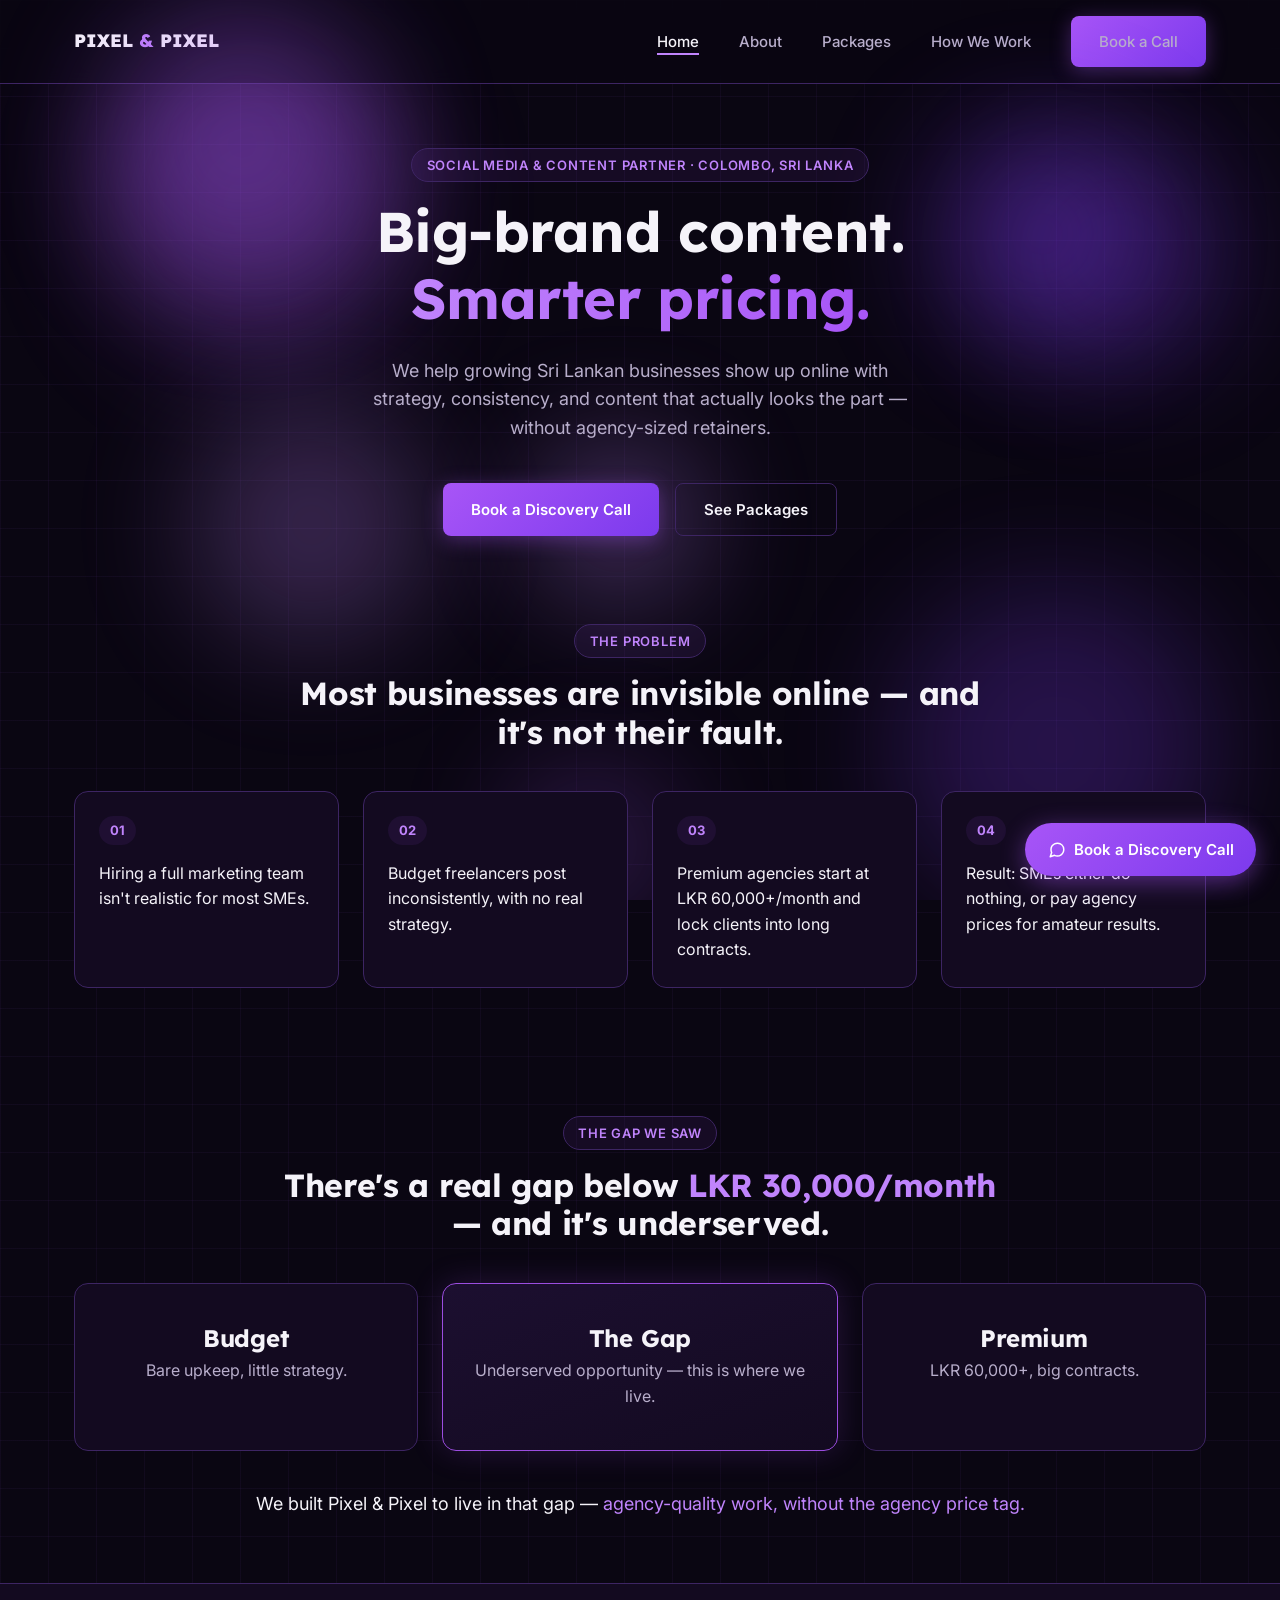
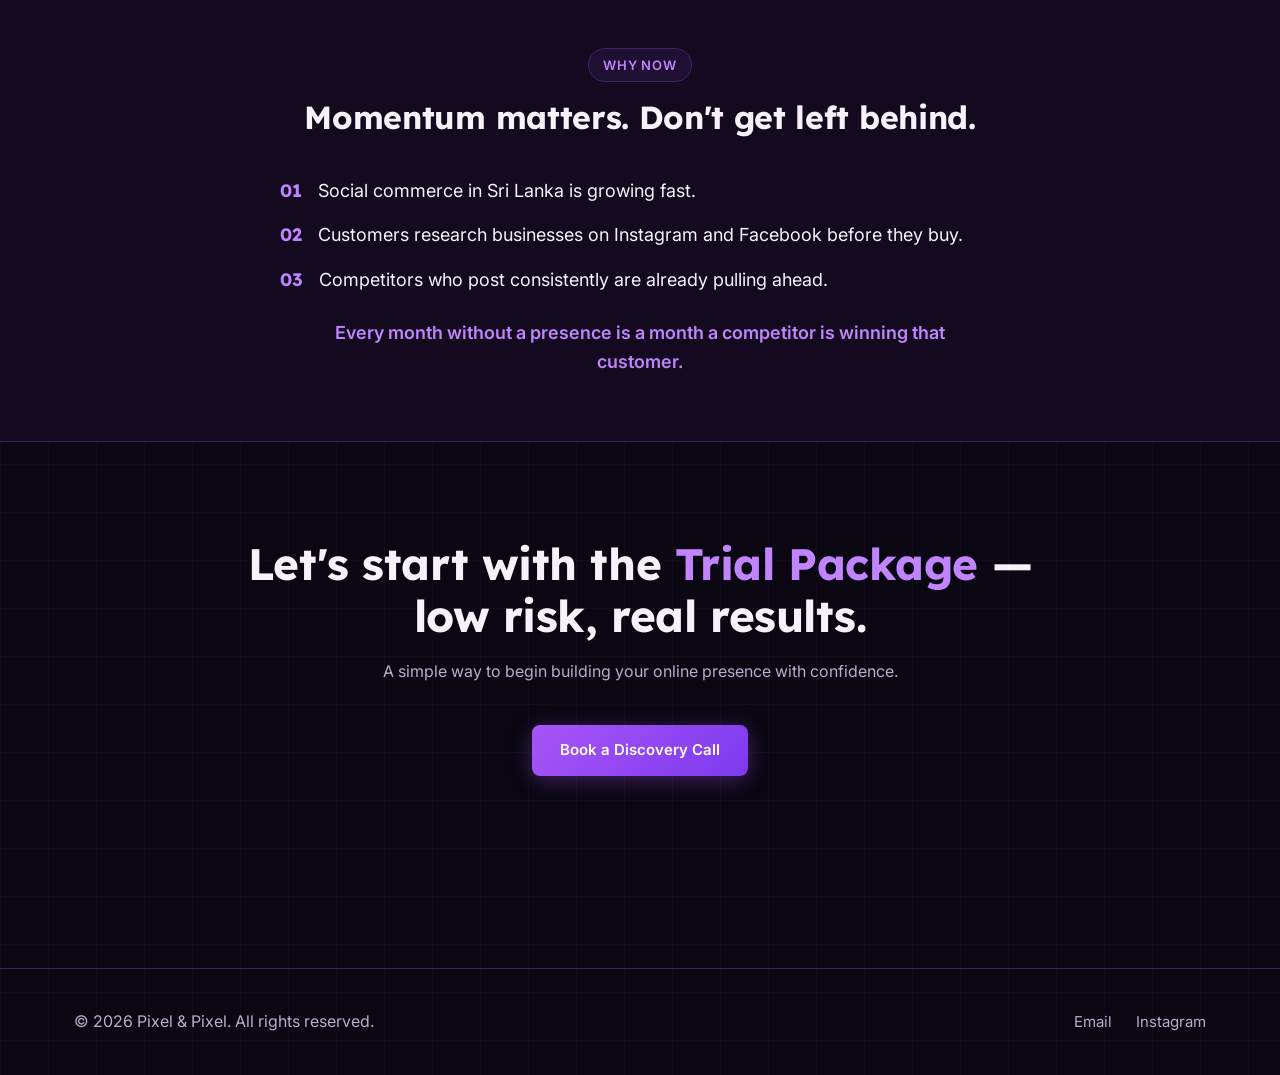
==== commit d60ce7f1: "Add floating sticky CTA button, fix duplicate/malformed CSS rule" ====
--- a/index.html
+++ b/index.html
@@ -135,6 +135,11 @@
     </div>
   </footer>
 
+<a href="contact.html" class="floating-cta">
+    <svg viewBox="0 0 24 24" fill="none" stroke="currentColor" stroke-width="2" stroke-linecap="round" stroke-linejoin="round"><path d="M21 11.5a8.38 8.38 0 0 1-.9 3.8 8.5 8.5 0 0 1-7.6 4.7 8.38 8.38 0 0 1-3.8-.9L3 21l1.9-5.7a8.38 8.38 0 0 1-.9-3.8 8.5 8.5 0 0 1 4.7-7.6 8.38 8.38 0 0 1 3.8-.9h.5a8.48 8.48 0 0 1 8 8v.5z"></path></svg>
+    <span class="full-text">Book a Discovery Call</span>
+  </a>
+
   <script src="js/main.js"></script>
 </body>
 </html>
--- a/css/style.css
+++ b/css/style.css
@@ -1132,4 +1132,111 @@
 body > *:not(.ambient-layer) {
   position: relative;
   z-index: 1;
+}
+
+/* ==========================================================================
+   CARD TILT + PRICING COUNT-UP
+   ========================================================================== */
+
+.pricing-card,
+.gap-card {
+  transform-style: preserve-3d;
+  will-change: transform;
+  transition: border-color var(--transition-base), box-shadow var(--transition-base);
+}
+
+.pricing-price.counting {
+  min-width: 1px;
+}
+
+@media (prefers-reduced-motion: reduce) {
+  .pricing-card,
+  .gap-card {
+    transform: none !important;
+  }
+}
+
+/* ==========================================================================
+   TIMELINE LINE-DRAW — connector line grows as you scroll, circles light up
+   ========================================================================== */
+
+.timeline::before {
+  height: var(--line-progress, 0%);
+  transition: height 0.25s linear;
+}
+
+.timeline-num {
+  transition: background var(--transition-base), border-color var(--transition-base), box-shadow var(--transition-base);
+}
+
+.timeline-num.is-lit {
+  background: var(--color-accent);
+  border-color: var(--color-accent-bright);
+  box-shadow: 0 0 20px rgba(168, 85, 247, 0.6);
+  color: var(--color-white);
+}
+
+@media (prefers-reduced-motion: reduce) {
+  .timeline::before {
+    height: 100% !important;
+    transition: none;
+  }
+  .timeline-num {
+    transition: none;
+  }
+}
+
+/* ==========================================================================
+   FLOATING STICKY CTA — always-visible corner button
+   ========================================================================== */
+
+
+
+.floating-cta {
+  position: fixed !important;
+  bottom: 24px;
+  right: 24px;
+  z-index: 500;
+  display: inline-flex;
+  align-items: center;
+  gap: 0.5rem;
+  padding: 0.9rem 1.4rem;
+  border-radius: 999px;
+  background: linear-gradient(135deg, var(--color-accent) 0%, var(--color-accent-deep) 100%);
+  color: var(--color-white);
+  font-family: var(--font-body);
+  font-weight: 600;
+  font-size: var(--fs-sm);
+  box-shadow: 0 6px 24px rgba(168, 85, 247, 0.45);
+  transition: transform var(--transition-fast), box-shadow var(--transition-fast);
+  white-space: nowrap;
+}
+
+.floating-cta:hover {
+  transform: translateY(-3px) scale(1.04);
+  box-shadow: 0 10px 32px rgba(168, 85, 247, 0.6);
+}
+
+.floating-cta svg {
+  width: 18px;
+  height: 18px;
+  flex-shrink: 0;
+}
+
+/* Hide on the Contact page itself — no point floating a CTA to the page you're already on */
+body.page-contact .floating-cta {
+  display: none;
+}
+
+@media (max-width: 480px) {
+  .floating-cta {
+    bottom: 16px;
+    right: 16px;
+    padding: 0.75rem 1.1rem;
+    font-size: var(--fs-xs);
+  }
+
+  .floating-cta span.full-text {
+    display: none;
+  }
 }
